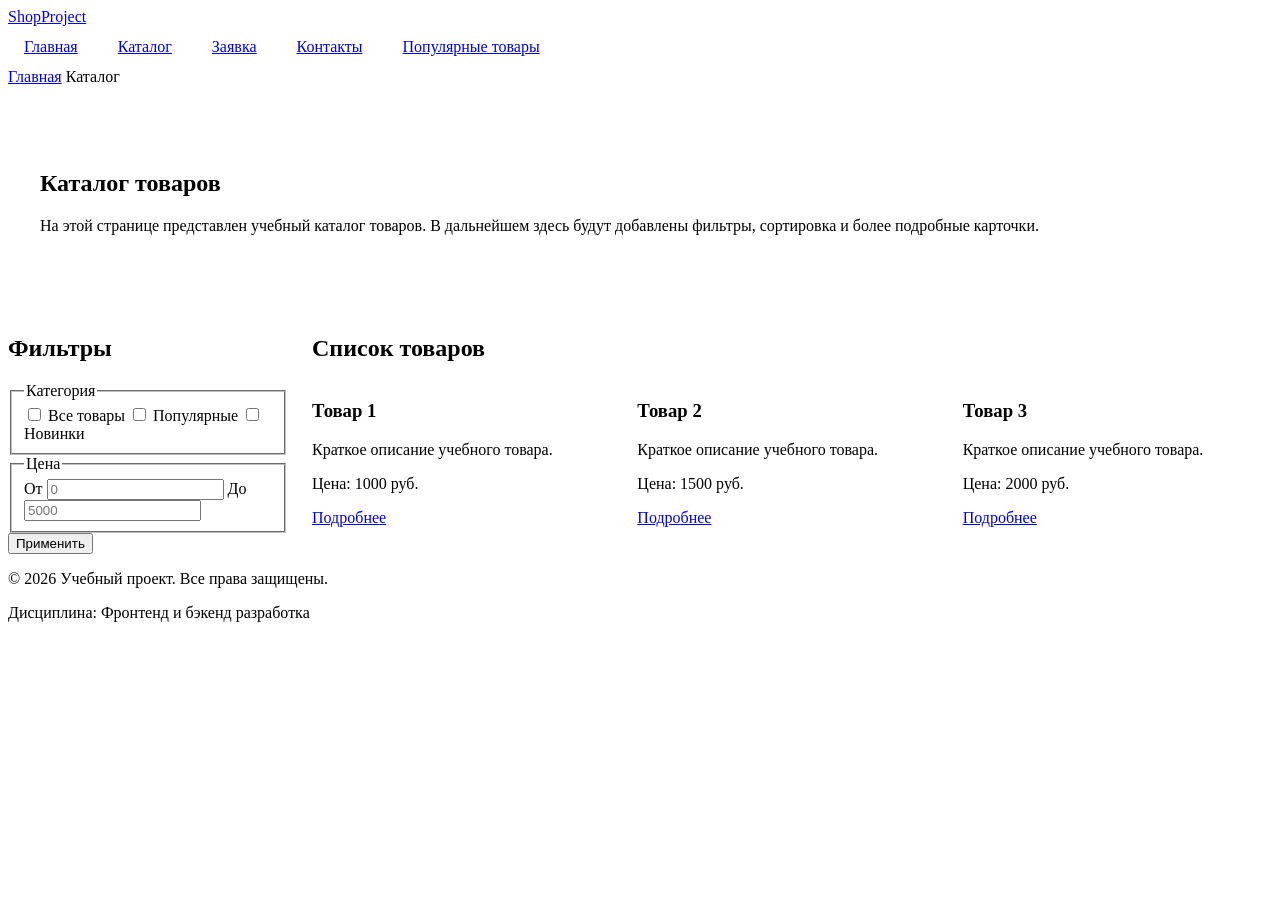
==== catalog.html @ d2bf8929 "Merge pull request #1 from Lalscoert/feature/responsive-layout feat: add responsive layout styles" ====
<!DOCTYPE html>
<html lang="ru">
<head>
  <meta charset="UTF-8">
  <meta name="viewport" content="width=device-width, initial-scale=1.0">
  <meta name="description" content="Каталог товаров учебного интернет-магазина.">
  <title>Каталог товаров — Учебный интернет-магазин</title>
  <link rel="stylesheet" href="css/style.css">
  <link rel="stylesheet" href="css/responsive.css">
</head>
<body>
  <header class="site-header">
    <div class="site-header__inner">
      <a class="site-header__logo" href="index.html">ShopProject</a>

      <nav class="site-nav" aria-label="Основная навигация">
        <ul class="site-nav__list">
          <li class="site-nav__item">
            <a class="site-nav__link" href="index.html">Главная</a>
          </li>
          <li class="site-nav__item">
            <a class="site-nav__link site-nav__link--active" href="catalog.html">Каталог</a>
          </li>
          <li class="site-nav__item">
            <a class="site-nav__link" href="order.html">Заявка</a>
          </li>
          <li class="site-nav__item">
            <a class="site-nav__link" href="contacts.html">Контакты</a>
          </li>
          <li class="site-nav__item">
            <a class="site-nav__link" href="index.html#popular">Популярные товары</a>
          </li>
        </ul>
      </nav>
    </div>
  </header>

  <main>
    <nav class="breadcrumbs" aria-label="Хлебные крошки">
      <a class="breadcrumbs__link" href="index.html">Главная</a>
      <span class="breadcrumbs__current">Каталог</span>
    </nav>

    <section class="section">
      <h1>Каталог товаров</h1>
      <p>
        На этой странице представлен учебный каталог товаров.
        В дальнейшем здесь будут добавлены фильтры, сортировка и более
        подробные карточки.
      </p>
    </section>

    <section class="catalog-layout">
      <aside class="catalog-filters">
        <h2>Фильтры</h2>

        <form class="filters-form" action="#" method="get">
          <fieldset>
            <legend>Категория</legend>

            <label>
              <input type="checkbox" name="category" value="all">
              Все товары
            </label>

            <label>
              <input type="checkbox" name="category" value="popular">
              Популярные
            </label>

            <label>
              <input type="checkbox" name="category" value="new">
              Новинки
            </label>
          </fieldset>

          <fieldset>
            <legend>Цена</legend>

            <label for="price-from">От</label>
            <input id="price-from" name="price-from" type="number" min="0" placeholder="0">

            <label for="price-to">До</label>
            <input id="price-to" name="price-to" type="number" min="0" placeholder="5000">
          </fieldset>

          <button class="button button--primary" type="submit">Применить</button>
        </form>
      </aside>

      <section class="catalog-products">
        <h2>Список товаров</h2>

        <div class="products-grid">
          <article class="product-card">
            <h3 class="product-card__title">Товар 1</h3>
            <p class="product-card__description">Краткое описание учебного товара.</p>
            <p class="product-card__price">Цена: 1000 руб.</p>
            <a class="button button--primary product-card__button" href="product.html">Подробнее</a>
          </article>

          <article class="product-card">
            <h3 class="product-card__title">Товар 2</h3>
            <p class="product-card__description">Краткое описание учебного товара.</p>
            <p class="product-card__price">Цена: 1500 руб.</p>
            <a class="button button--primary product-card__button" href="product-2.html">Подробнее</a>
          </article>

          <article class="product-card">
            <h3 class="product-card__title">Товар 3</h3>
            <p class="product-card__description">Краткое описание учебного товара.</p>
            <p class="product-card__price">Цена: 2000 руб.</p>
            <a class="button button--primary product-card__button" href="product-3.html">Подробнее</a>
          </article>
        </div>
      </section>
    </section>
  </main>

  <footer class="site-footer" id="contacts">
    <div class="site-footer__inner">
      <p>&copy; 2026 Учебный проект. Все права защищены.</p>
      <p>Дисциплина: Фронтенд и бэкенд разработка</p>
    </div>
  </footer>
</body>
</html>
---- css/responsive.css ----
*,
*::before,
*::after {
  box-sizing: border-box;
}

html {
  scroll-behavior: smooth;
}

img,
video {
  max-width: 100%;
  height: auto;
}

body {
  overflow-x: hidden;
}

.container,
.main,
.section {
  width: min(100% - 32px, 1200px);
  margin-inline: auto;
}

.section {
  padding-block: clamp(24px, 5vw, 64px);
}

.site-nav__list {
  display: flex;
  flex-direction: column;
  gap: var(--space-sm, 8px);
  padding: 0;
  margin: 0;
  list-style: none;
}

.site-nav__link {
  display: block;
  padding: 12px 16px;
}

@media (min-width: 768px) {
  .site-nav__list {
    flex-direction: row;
    flex-wrap: wrap;
    align-items: center;
  }
}

.site-header {
  position: static;
}

@media (min-width: 768px) {
  .site-header {
    position: sticky;
    top: 0;
    z-index: 100;
  }
}

.hero {
  display: grid;
  gap: var(--space-lg, 24px);
  align-items: center;
}

.hero h1 {
  font-size: clamp(28px, 7vw, 56px);
  line-height: 1.1;
}

.products-grid {
  display: grid;
  grid-template-columns: 1fr;
  gap: var(--space-md, 16px);
}

.product-card {
  min-width: 0;
}

.product-card__title,
.product-card__description {
  overflow-wrap: anywhere;
}

@media (min-width: 640px) {
  .products-grid {
    grid-template-columns: repeat(2, minmax(0, 1fr));
  }
}

@media (min-width: 1024px) {
  .products-grid {
    grid-template-columns: repeat(3, minmax(0, 1fr));
  }
}

.catalog-layout {
  display: grid;
  gap: var(--space-lg, 24px);
}

.catalog-filters {
  order: -1;
}

@media (min-width: 1024px) {
  .catalog-layout {
    grid-template-columns: 280px minmax(0, 1fr);
    align-items: start;
  }

  .catalog-filters {
    position: sticky;
    top: 88px;
    order: initial;
  }
}

.product-card__image {
  display: block;
  width: 100%;
  aspect-ratio: 4 / 3;
  object-fit: cover;
  border-radius: var(--radius-md, 8px);
}

.product-card {
  padding-right: var(--space-md);
}

.product-card__image {
  position: static;
  width: 100%;
  height: auto;
}

.order-form {
  display: grid;
  gap: var(--space-md, 16px);
}

.order-form__field {
  display: grid;
  gap: var(--space-xs, 8px);
}

.order-form__input,
.order-form__textarea,
.order-form__select {
  width: 100%;
  min-height: 44px;
  padding: 10px 12px;
  font: inherit;
}

.order-form__textarea {
  min-height: 120px;
  resize: vertical;
}

@media (min-width: 768px) {
  .order-form {
    grid-template-columns: repeat(2, minmax(0, 1fr));
  }

  .order-form__actions {
    grid-column: 1 / -1;
  }
}

.table-wrapper {
  width: 100%;
  overflow-x: auto;
  -webkit-overflow-scrolling: touch;
}

.product-table {
  width: 100%;
  min-width: 640px;
  border-collapse: collapse;
}

.product-table th,
.product-table td {
  padding: 12px;
  border: 1px solid var(--color-border, #ddd);
  text-align: left;
}

.order-dialog {
  width: min(100% - 32px, 560px);
  max-height: calc(100vh - 32px);
  overflow: auto;
}

.order-dialog::backdrop {
  background: rgb(0 0 0 / 0.5);
}
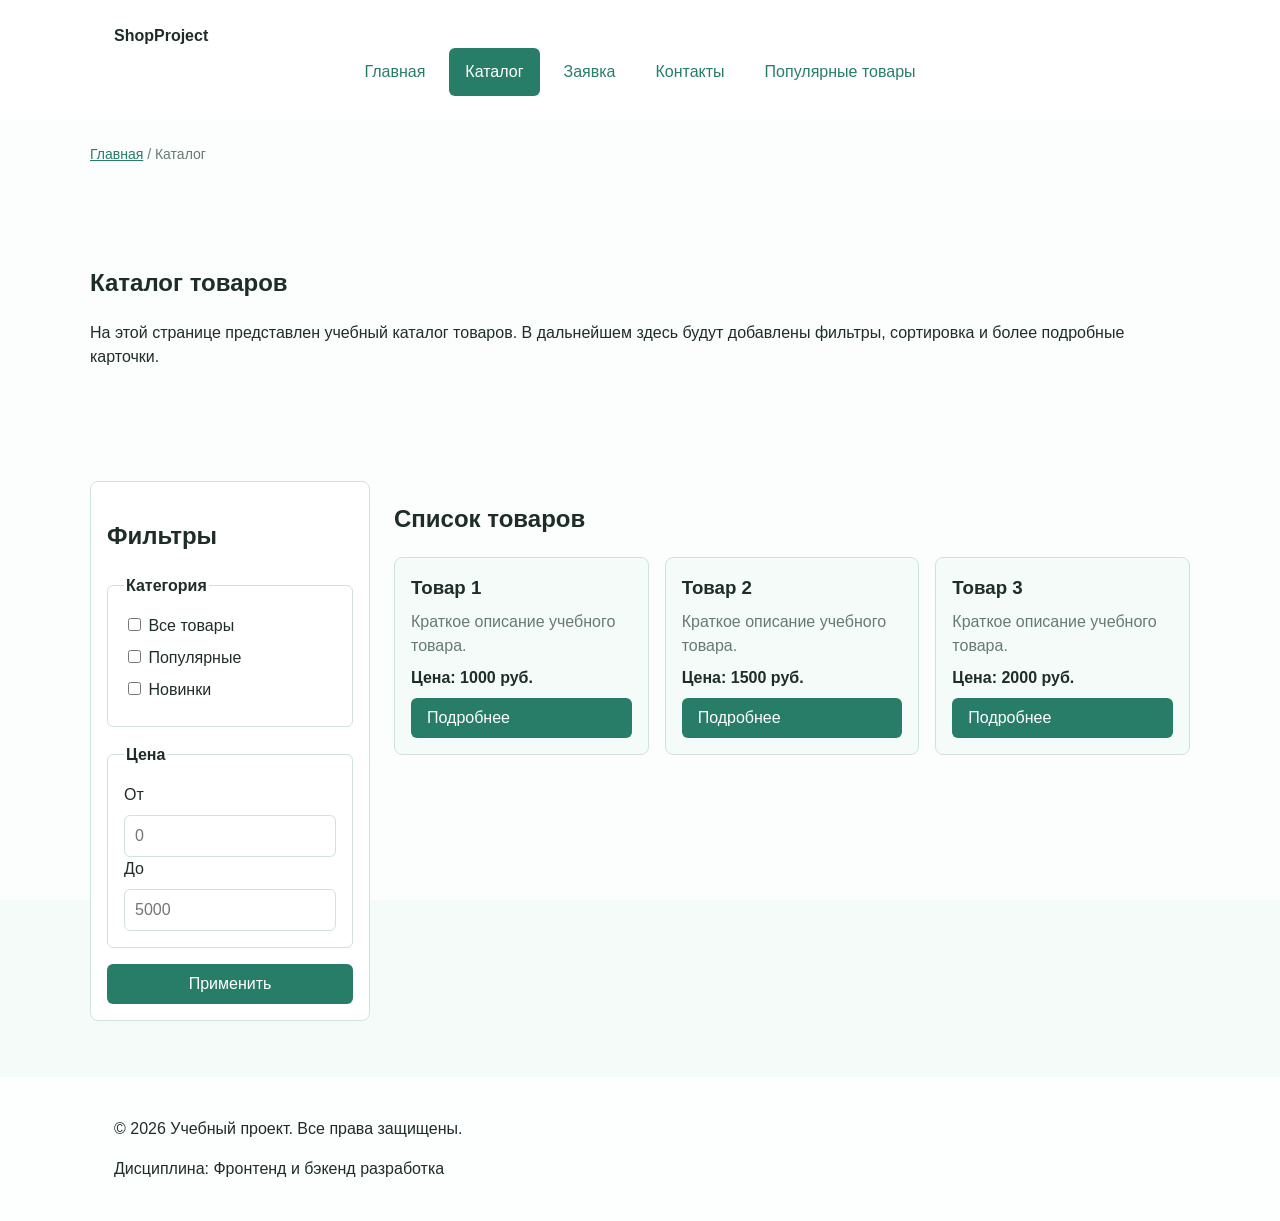
==== commit a255337e: "fix: improve accessibility and add Lighthouse report" ====
--- a/catalog.html
+++ b/catalog.html
@@ -9,6 +9,7 @@
   <link rel="stylesheet" href="css/responsive.css">
 </head>
 <body>
+  <a class="skip-link" href="#main">Перейти к основному содержимому</a>
   <header class="site-header">
     <div class="site-header__inner">
       <a class="site-header__logo" href="index.html">ShopProject</a>
@@ -19,7 +20,7 @@
             <a class="site-nav__link" href="index.html">Главная</a>
           </li>
           <li class="site-nav__item">
-            <a class="site-nav__link site-nav__link--active" href="catalog.html">Каталог</a>
+            <a class="site-nav__link site-nav__link--active" href="catalog.html" aria-current="page">Каталог</a>
           </li>
           <li class="site-nav__item">
             <a class="site-nav__link" href="order.html">Заявка</a>
@@ -35,7 +36,7 @@
     </div>
   </header>
 
-  <main>
+  <main id="main" tabindex="-1">
     <nav class="breadcrumbs" aria-label="Хлебные крошки">
       <a class="breadcrumbs__link" href="index.html">Главная</a>
       <span class="breadcrumbs__current">Каталог</span>
--- a/css/style.css
+++ b/css/style.css
@@ -0,0 +1,509 @@
+/* ===============================
+   1. Переменные проекта
+   =============================== */
+
+:root {
+  /* Основные цвета проекта */
+  --color-bg: #f4fbf8;
+  --color-text: #1f2d29;
+  --color-muted: #667a73;
+  --color-primary: #287d68;
+  --color-primary-dark: #1f6f5c;
+  --color-border: #cfe3dc;
+  --color-surface: #ffffff;
+  --color-surface-accent: #e2f5ef;
+  --color-danger: #b00020;
+  --color-success: #2e9b6f;
+  --color-success-bg: #e8f8f1;
+  --color-white: #ffffff;
+
+  /* Отступы */
+  --space-xs: 4px;
+  --space-sm: 8px;
+  --space-md: 16px;
+  --space-lg: 24px;
+  --space-xl: 32px;
+
+  /* Скругления */
+  --radius-sm: 6px;
+  --radius-md: 8px;
+  --radius-lg: 12px;
+
+  /* Размеры */
+  --container-width: 1100px;
+}
+
+
+/* ===============================
+   2. Базовые стили
+   =============================== */
+
+* {
+  box-sizing: border-box;
+}
+
+html {
+  scroll-behavior: smooth;
+}
+
+body {
+  margin: 0;
+  min-height: 100vh;
+
+  display: flex;
+  flex-direction: column;
+
+  font-family: Arial, Helvetica, sans-serif;
+  font-size: 16px;
+  line-height: 1.5;
+  color: var(--color-text);
+
+  background-color: var(--color-bg);
+  background-image:
+    linear-gradient(
+      rgba(255, 255, 255, 0.65),
+      rgba(255, 255, 255, 0.65)
+    ),
+    url("../images/background.png");
+
+  background-size: cover;
+  background-position: center;
+  background-repeat: no-repeat;
+  background-attachment: fixed;
+}
+
+button,
+input,
+select,
+textarea {
+  font: inherit;
+}
+
+
+main {
+  flex : 1;
+  padding: var(--space-lg);
+}
+
+header {
+  background-color: #eaf7f3;
+}
+
+
+
+:target {
+  outline: 2px dashed var(--color-primary);
+  outline-offset: 4px;
+}
+
+
+/* ===============================
+   3. Общие элементы интерфейса
+   =============================== */
+
+a {
+  color: var(--color-primary);
+}
+
+a:hover {
+  color: var(--color-primary-dark);
+}
+
+a:focus-visible {
+  outline: 2px solid var(--color-primary);
+  outline-offset: 3px;
+}
+
+.button {
+  display: inline-block;
+  padding: var(--space-sm) var(--space-md);
+  border: none;
+  border-radius: var(--radius-sm);
+  font: inherit;
+  text-decoration: none;
+  cursor: pointer;
+}
+
+.button--primary {
+  color: var(--color-white);
+  background-color: var(--color-primary);
+}
+
+.button--primary:hover {
+  color: var(--color-white);
+  background-color: var(--color-primary-dark);
+}
+
+.button--secondary {
+  color: var(--color-primary);
+  background-color: transparent;
+  border: 1px solid var(--color-primary);
+}
+
+.button--secondary:hover {
+  color: var(--color-white);
+  background-color: var(--color-primary);
+}
+
+.button:focus-visible {
+  outline: 2px solid var(--color-primary);
+  outline-offset: 3px;
+}
+
+.button:disabled,
+.button--disabled {
+  opacity: 0.6;
+  cursor: not-allowed;
+}
+
+
+/* ===============================
+   4. Компоненты страницы
+   =============================== */
+
+.site-header {
+  background-color: rgba(255, 255, 255, 0.85);
+}
+
+.site-header__inner {
+  max-width: var(--container-width);
+  margin: 0 auto;
+  padding: var(--space-lg);
+}
+
+.site-header__logo {
+  font-weight: 700;
+  color: var(--color-text);
+  text-decoration: none;
+}
+
+.site-nav__list {
+  display: flex;
+  flex-wrap: wrap;
+  justify-content: center;
+  align-items: center;
+  gap: var(--space-md);
+  padding: 0;
+  margin: var(--space-md) 0 0;
+  list-style: none;
+}
+
+.site-nav__link {
+  display: inline-block;
+  padding: var(--space-sm) var(--space-md);
+  color: var(--color-primary);
+  text-decoration: none;
+  border-radius: var(--radius-sm);
+}
+
+.site-nav__link:hover {
+  color: var(--color-white);
+  background-color: var(--color-primary);
+}
+
+.site-nav__link:focus-visible {
+  outline: 2px solid var(--color-primary);
+  outline-offset: 3px;
+}
+
+.site-nav__link--active {
+  color: var(--color-white);
+  background-color: var(--color-primary);
+}
+
+.hero {
+  max-width: var(--container-width);
+  margin: 0 auto var(--space-xl);
+  padding: var(--space-xl) var(--space-lg);
+  background-color: rgba(255, 255, 255, 0.75);
+  border-radius: var(--radius-lg);
+}
+
+.section {
+  max-width: var(--container-width);
+  margin: 0 auto var(--space-xl);
+}
+
+.section h2 {
+  margin-top: 0;
+}
+
+.products-grid {
+  display: grid;
+  grid-template-columns: repeat(3, 1fr);
+  gap: var(--space-lg);
+}
+
+.product-card {
+  display: flex;
+  flex-direction: column;
+  gap: var(--space-sm);
+  padding: var(--space-md);
+  border: 1px solid var(--color-border);
+  border-radius: var(--radius-md);
+  background-color: var(--color-bg);
+  position: relative;
+  padding-right: 100px;
+}
+
+.product-card__image {
+  position: absolute;
+  top: var(--space-md);
+  right: var(--space-md);
+
+  width: 70px;
+  height: 70px;
+
+  object-fit: contain;
+  border-radius: var(--radius-md);
+}
+
+.product-card:hover {
+  border-color: var(--color-primary);
+}
+
+.product-card--featured {
+  border-color: var(--color-primary);
+}
+
+.product-card--discount {
+  border-color: var(--color-danger);
+}
+
+.product-card__title {
+  margin: 0;
+  color: var(--color-text);
+}
+
+.product-card__description {
+  margin: 0;
+  color: var(--color-muted);
+}
+
+.product-card__price {
+  margin: 0;
+  font-weight: 700;
+}
+
+.product-card--discount .product-card__price {
+  color: var(--color-danger);
+}
+
+.product-card__actions {
+  margin-top: auto;
+  display: flex;
+  justify-content: space-between;
+  align-items: flex-end;
+  gap: var(--space-sm);
+}
+
+.product-card__actions .button {
+  min-width: 120px;
+  text-align: center;
+}
+
+.product-card__button {
+  margin-top: 0;
+}
+
+.aside-info {
+  max-width: var(--container-width);
+  margin: 0 auto var(--space-xl);
+  padding: var(--space-md);
+  border-left: 4px solid var(--color-primary);
+  background-color: var(--color-surface);
+}
+
+
+/* ===============================
+   5. Форма и модальное окно
+   =============================== */
+
+.order-form__field {
+  margin-bottom: var(--space-md);
+}
+
+.order-form__label {
+  display: block;
+  margin-bottom: var(--space-xs);
+}
+
+.order-form__input,
+.order-form__select,
+.order-form__textarea {
+  width: 100%;
+  padding: 10px 12px;
+  border: 1px solid var(--color-border);
+  border-radius: var(--radius-sm);
+  font: inherit;
+}
+
+.order-form__input[type="checkbox"] {
+  width: auto;
+}
+
+.order-form__input:hover,
+.order-form__select:hover,
+.order-form__textarea:hover {
+  border-color: var(--color-primary);
+}
+
+.order-form__input:focus-visible,
+.order-form__select:focus-visible,
+.order-form__textarea:focus-visible {
+  outline: 2px solid var(--color-primary);
+  outline-offset: 3px;
+}
+
+.order-form__actions {
+  display: flex;
+  gap: var(--space-md);
+  margin-top: var(--space-lg);
+}
+
+.order-dialog {
+  width: min(100% - 32px, 560px);
+  padding: var(--space-lg);
+  border: none;
+  border-radius: var(--radius-lg);
+}
+
+.order-dialog::backdrop {
+  background-color: rgba(0, 0, 0, 0.5);
+}
+
+.order-dialog__title {
+  margin-top: 0;
+}
+
+[aria-invalid="true"] {
+  border-color: var(--color-danger);
+}
+
+.success-message {
+  max-width: var(--container-width);
+  margin: var(--space-lg) auto;
+  padding: var(--space-md);
+  border-left: 4px solid var(--color-success);
+  background-color: var(--color-success-bg);
+}
+
+
+/* ===============================
+   6. Внутренние страницы
+   =============================== */
+
+.breadcrumbs {
+  max-width: var(--container-width);
+  margin: 0 auto var(--space-md);
+  font-size: 14px;
+  color: var(--color-muted);
+}
+
+.breadcrumbs__link {
+  color: var(--color-primary);
+}
+
+.breadcrumbs__current::before {
+  content: " / ";
+  color: var(--color-muted);
+}
+
+.catalog-layout {
+  max-width: var(--container-width);
+  margin: 0 auto var(--space-xl);
+  display: grid;
+  grid-template-columns: 260px 1fr;
+  grid-template-areas: "filters products";
+  gap: var(--space-lg);
+}
+
+.catalog-filters {
+  grid-area: filters;
+  padding: var(--space-md);
+  border: 1px solid var(--color-border);
+  border-radius: var(--radius-md);
+  background-color: var(--color-surface);
+}
+
+.catalog-products {
+  grid-area: products;
+}
+
+.filters-form {
+  display: grid;
+  gap: var(--space-md);
+}
+
+.filters-form fieldset {
+  margin: 0;
+  padding: var(--space-md);
+  border: 1px solid var(--color-border);
+  border-radius: var(--radius-sm);
+}
+
+.filters-form legend {
+  font-weight: 700;
+}
+
+.filters-form label {
+  display: block;
+  margin-bottom: var(--space-sm);
+}
+
+.filters-form input[type="number"] {
+  width: 100%;
+  padding: 8px 10px;
+  border: 1px solid var(--color-border);
+  border-radius: var(--radius-sm);
+  font: inherit;
+}
+
+
+/* ===============================
+   7. Таблица характеристик
+   =============================== */
+
+.product-table {
+  width: 100%;
+  max-width: var(--container-width);
+  margin: 0 auto var(--space-xl);
+  border-collapse: collapse;
+}
+
+.product-table caption {
+  margin-bottom: var(--space-md);
+  font-weight: 700;
+  text-align: left;
+}
+
+.product-table th,
+.product-table td {
+  padding: var(--space-sm) var(--space-md);
+  border: 1px solid var(--color-border);
+  text-align: left;
+}
+
+.site-header,
+.site-footer {
+  width: 100%;
+  padding: 0;
+  background-color: rgba(255, 255, 255, 0.85);
+}
+
+.site-footer {
+  margin-top: auto;
+}
+
+.site-header__inner,
+.site-footer__inner {
+  width: 100%;
+  max-width: var(--container-width);
+  margin: 0 auto;
+  padding: var(--space-lg);
+}
+
+.product-card {
+  position: relative;
+  padding-right: 100px;
+}
--- a/css/responsive.css
+++ b/css/responsive.css
@@ -202,4 +202,46 @@
 
 .order-dialog::backdrop {
   background: rgb(0 0 0 / 0.5);
+}
+
+.skip-link {
+  position: fixed;
+  top: 12px;
+  left: 12px;
+  z-index: 1000;
+  padding: 8px 12px;
+  color: #ffffff;
+  background-color: #1f2d29;
+  border-radius: 6px;
+  font-size: 14px;
+  font-weight: 600;
+  text-decoration: none;
+  transform: translateY(-200%);
+  transition: transform 0.15s ease;
+}
+
+.skip-link:focus-visible {
+  transform: translateY(0);
+}
+
+#main {
+  scroll-margin-top: 100px;
+}
+
+#main:focus {
+  outline: none;
+}
+
+:focus-visible {
+  outline: 3px solid var(--color-primary, #0057b8);
+  outline-offset: 3px;
+}
+
+.site-nav__link:focus-visible,
+.button:focus-visible,
+.order-form__input:focus-visible,
+.order-form__textarea:focus-visible,
+.order-form__select:focus-visible {
+  outline: 3px solid var(--color-primary, #0057b8);
+  outline-offset: 3px;
 }
